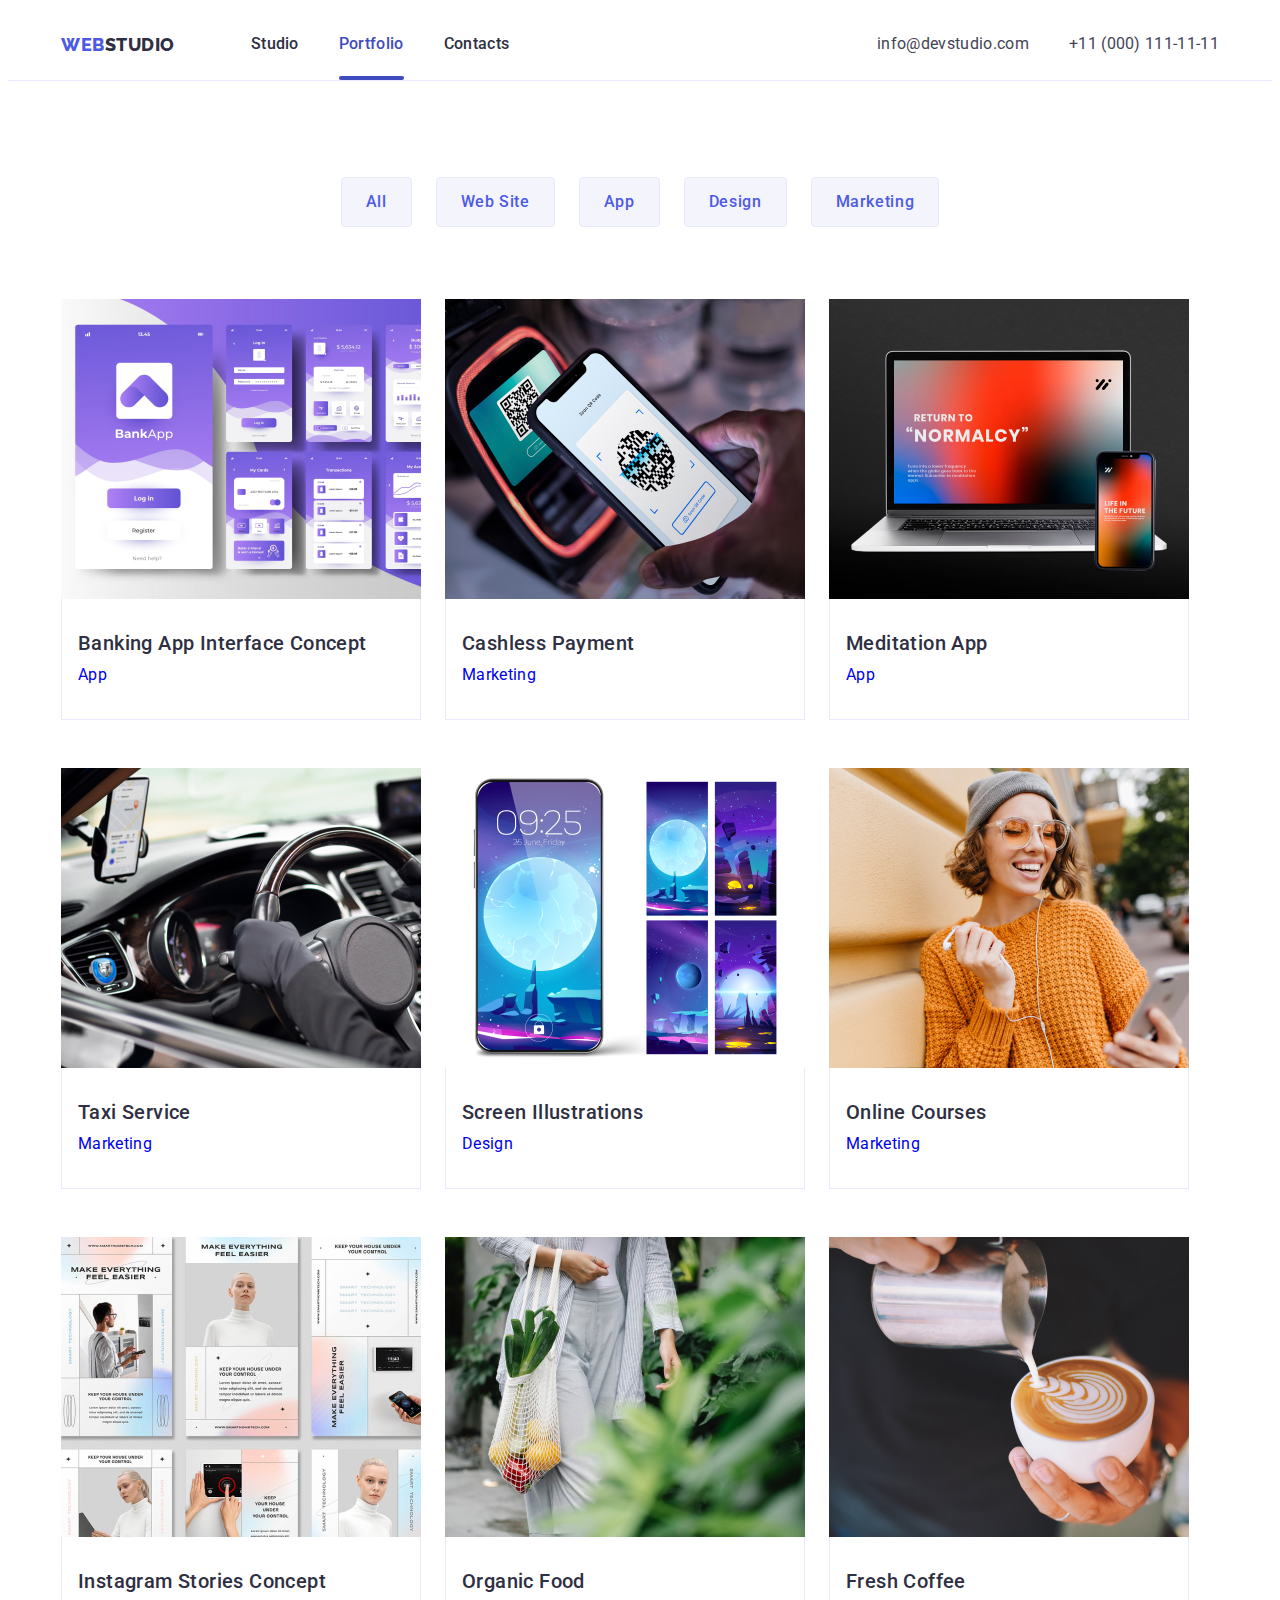
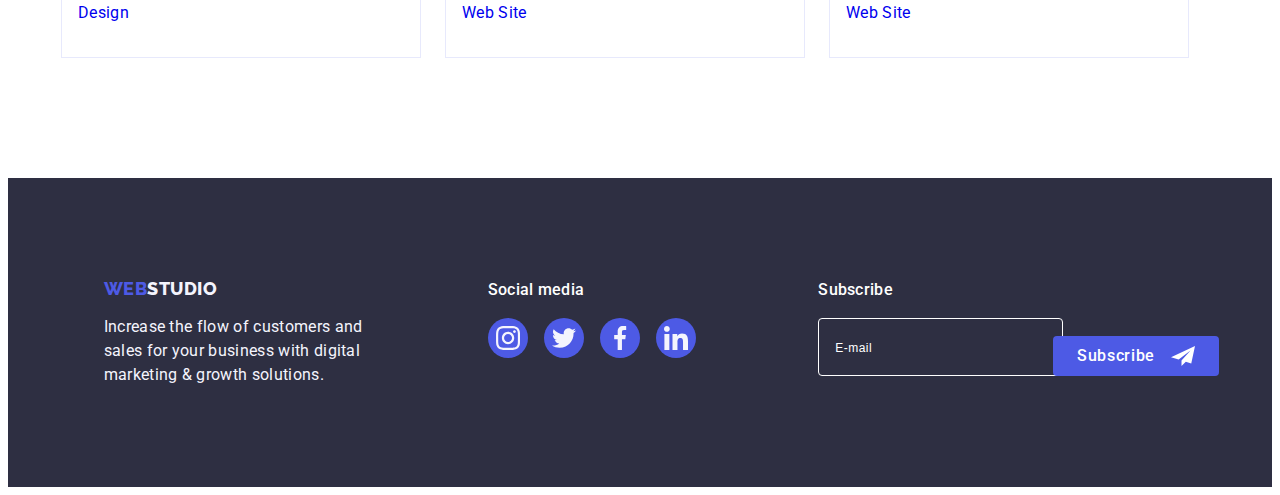
==== portfolio.html @ 134fdbc5 "added modal form" ====
<!DOCTYPE html>
<html lang="en">
  <head>
    <meta charset="UTF-8" />
    <meta name="viewport" content="width=device-width, initial-scale=1.0" />
    <title>WebStudio</title>
    <link
      href="https://fonts.googleapis.com/css2?family=Raleway:wght@800&family=Roboto:wght@400;500;700;900&display=swap"
      rel="stylesheet"
    />
    <link
      rel="stylesheet"
      href="https://cdnjs.cloudflare.com/ajax/libs/modern-normalize/2.0.0/modern-normalize.min.css"
      integrity="sha512-4xo8blKMVCiXpTaLzQSLSw3KFOVPWhm/TRtuPVc4WG6kUgjH6J03IBuG7JZPkcWMxJ5huwaBpOpnwYElP/m6wg=="
      crossorigin="anonymous"
      referrerpolicy="no-referrer"
    />
    <link rel="stylesheet" href="./css/styles.css" />
  </head>

  <body>
    <header class="header">
      <div class="container header-container">
        <nav class="navigation">
          <a class="logo" href="./index.html">
            <span class="logo-web">WEB</span>STUDIO
          </a>
          <ul class="navigation-pages">
            <li class="navigation-pages-item">
              <a class="navigation-pages-item-link" href="./index.html"
                >Studio</a
              >
            </li>
            <li class="navigation-pages-item">
              <a class="navigation-pages-item-link active-page" href="./portfolio.html"
                >Portfolio</a
              >
            </li>
            <li class="navigation-pages-item">
              <a class="navigation-pages-item-link" href="./index.html"
                >Contacts</a
              >
            </li>
          </ul>
        </nav>
        <ul class="main-contacts">
          <li class="main-contacts-item">
            <a class="main-contacts-item-link" href="mailto:info@devstudio.com"
              >info@devstudio.com</a
            >
          </li>
          <li class="main-contacts-item">
            <a class="main-contacts-item-link" href="tel:+11(000)111-11-11"
              >+11 (000) 111-11-11</a
            >
          </li>
        </ul>
      </div>
    </header>

    <main>
      <section class="portfolio-page">
        <div class="container">
        <h1 class="visually-hidden">Portfolio</h1>
        <ul class="menu">
          <li>
            <button class="button button-portfolio" type="button">All</button>
          </li>
          <li>
            <button class="button button-portfolio" type="button">
              Web Site
            </button>
          </li>
          <li>
            <button class="button button-portfolio" type="button">App</button>
          </li>
          <li>
            <button class="button button-portfolio" type="button">
              Design
            </button>
          </li>
          <li>
            <button class="button button-portfolio" type="button">
              Marketing
            </button>
          </li>
        </ul>

        <ul class="project-cards">
          <li class="project-card">
            <a class="card-link" href="#">
            <div class="cards-wrapper">
            <img
              src="./images/Portfolio/1-Banking-App.jpg"
              width="360"
              height="300"
              alt="Banking App Interface Concept"
            />
            <div class="card-overlay">
              <p class="body body-card">
                14 Stylish and User-Friendly App Design Concepts · Task Manager App · Calorie Tracker App · Exotic Fruit Ecommerce App · Cloud Storage App
              </p>
            </div>
            </div>
            <div class="project-card-content">
              <h2 class="heading-three project-card-link-title">
                Banking App Interface Concept
              </h2>
              <p class="body">App</p>
            </div>
            </a>
          </li>
          <li class="project-card">
            <a class="card-link" href="#">
              <div class="cards-wrapper">
                <img
                  src="./images/Portfolio/2-Cashless-Payment.jpg"
                  width="360"
                  height="300"
                  alt="Cashless Payment"
                />
                <div class="card-overlay">
                  <p class="body body-card">
                  14 Stylish and User-Friendly App Design Concepts · Task Manager App · Calorie Tracker App · Exotic Fruit Ecommerce App · Cloud Storage App
                  </p>
                </div>
              </div>
              <div class="project-card-content">
                <h2 class="heading-three project-card-link-title">
                  Cashless Payment
                </h2>
                <p class="body">Marketing</p>
              </div>
            </a>
          </li>
          <li class="project-card">
            <a class="card-link" href="#">
            <div class="cards-wrapper">
              <img
                src="./images/Portfolio/3-Meditation-App.jpg"
                width="360"
                height="300"
                alt="Meditation App"
              />
              <div class="card-overlay">
              <p class="body body-card">
              14 Stylish and User-Friendly App Design Concepts · Task Manager App · Calorie Tracker App · Exotic Fruit Ecommerce App · Cloud Storage App
              </p>
            </div>
            </div>
            <div class="project-card-content">
              <h2 class="heading-three project-card-link-title">
                Meditation App
              </h2>
              <p class="body">App</p>
            </div>
            </a>
          </li>
          <li class="project-card">
            <a class="card-link" href="#">
            <div class="cards-wrapper">
              <img
                src="./images/Portfolio/4-Taxi-Service.jpg"
                width="360"
                height="300"
                alt="Taxi Service"
              />
              <div class="card-overlay">
              <p class="body body-card">
              14 Stylish and User-Friendly App Design Concepts · Task Manager App · Calorie Tracker App · Exotic Fruit Ecommerce App · Cloud Storage App
              </p>
            </div>
            </div>
            <div class="project-card-content">
              <h2 class="heading-three project-card-link-title">Taxi Service</h2>
              <p class="body">Marketing</p>
            </div>
            </a>
          </li>
          <li class="project-card">
            <a class="card-link" href="#">
              <div class="cards-wrapper">
                <img
                  src="./images/Portfolio/5-Screen-Illustrations.jpg"
                  width="360"
                  height="300"
                  alt="Screen Illustrations"
                />
                <div class="card-overlay">
              <p class="body body-card">
              14 Stylish and User-Friendly App Design Concepts · Task Manager App · Calorie Tracker App · Exotic Fruit Ecommerce App · Cloud Storage App
              </p>
            </div>
              </div>
            <div class="project-card-content">
              <h2 class="heading-three project-card-link-title">
                Screen Illustrations
              </h2>
              <p class="body">Design</p>
            </div>
            </a>
          </li>
          <li class="project-card">
            <a class="card-link" href="#">
              <div class="cards-wrapper">
            <img
              src="./images/Portfolio/6-Online-Courses.jpg"
              width="360"
              height="300"
              alt="Online Courses"
            />
            <div class="card-overlay">
              <p class="body body-card">
              14 Stylish and User-Friendly App Design Concepts · Task Manager App · Calorie Tracker App · Exotic Fruit Ecommerce App · Cloud Storage App
              </p>
            </div>
            </div>
            <div class="project-card-content">
              <h2 class="heading-three project-card-link-title">
                Online Courses
              </h2>
              <p class="body">Marketing</p>
            </div>
            </a>
          </li>
          <li class="project-card">
              <a class="card-link" href="#">
              <div class="cards-wrapper">
                  <img
                      src="./images/Portfolio/7-Instagram-Stories-Concept.jpg"
                      width="360"
                      height="300"
                      alt="Instagram Stories Concept"
                  />
                    <div class="card-overlay">
                      <p class="body body-card">
                      14 Stylish and User-Friendly App Design Concepts · Task Manager App · Calorie Tracker App · Exotic Fruit Ecommerce App · Cloud Storage App
                      </p>
                    </div>
            </div>
                <div class="project-card-content">
                  <h2 class="heading-three project-card-link-title">
                    Instagram Stories Concept
                  </h2>
                  <p class="body">Design</p>
                </div>
            </a>
          </li>
          <li class="project-card">
            <a class="card-link" href="#">
              <div class="cards-wrapper">
                  <img
                    src="./images/Portfolio/8-Organic-Food.jpg"
                    width="360"
                    height="300"
                    alt="Organic Food"
                  />
                  <div class="card-overlay">
              <p class="body body-card">
              14 Stylish and User-Friendly App Design Concepts · Task Manager App · Calorie Tracker App · Exotic Fruit Ecommerce App · Cloud Storage App
              </p>
            </div>
              </div>
            <div class="project-card-content">
              <h2 class="heading-three project-card-link-title">Organic Food</h2>
              <p class="body">Web Site</p>
            </div>
            </a>
          </li>
          <li class="project-card">
            <a class="card-link" href="#">
            <div class="cards-wrapper">
              <img
                src="./images/Portfolio/9-Fresh-Coffee.jpg"
                width="360"
                height="300"
                alt="Fresh Coffee"
              />
              <div class="card-overlay">
              <p class="body body-card">
              14 Stylish and User-Friendly App Design Concepts · Task Manager App · Calorie Tracker App · Exotic Fruit Ecommerce App · Cloud Storage App
              </p>
            </div>
            </div>
            <div class="project-card-content">
              <h2 class="heading-three project-card-link-title">Fresh Coffee</h2>
              <p class="body">Web Site</p>
            </div>
            </a>
          </li>
        </ul>
      </section>
      </div>
    </main>
    <footer class="footer">
      <div class="container footer-flex">
        <div class="container footer-container">
          <div class="footer-content">
            <a class="logo logo-footer" href="./index.html">
              <span class="logo-web">WEB</span>STUDIO</a
            >
            <p class="body body-footer">
              Increase the flow of customers and sales for your business with
              digital marketing & growth solutions.
            </p>
          </div>
          <div class="footer-content">
            <p class="body footer-content-heading">Social media</p>
            <ul class="footer-social">
              <li>
                <a href="#" target="_blank" class="footer-social-link">
                  <svg class="footer-social-icon" width="24" height="24">
                    <use href="./images/icons.svg#icon-instagram"></use>
                  </svg>
                </a>
              </li>
              <li>
                <a href="#" target="_blank" class="footer-social-link">
                  <svg class="footer-social-icon" width="24" height="24">
                    <use href="./images/icons.svg#icon-twitter"></use>
                  </svg>
                </a>
              </li>
              <li>
                <a href="#" target="_blank" class="footer-social-link">
                  <svg class="footer-social-icon" width="24" height="24">
                    <use href="./images/icons.svg#icon-facebook"></use>
                  </svg>
                </a>
              </li>
              <li>
                <a href="#" target="_blank" class="footer-social-link">
                  <svg class="footer-social-icon" width="24" height="24">
                    <use href="./images/icons.svg#icon-linkedin"></use>
                  </svg>
                </a>
              </li>
            </ul>
          </div>
        </div>
        <div class="footer-mail">
          <form class="footer-form" name="subscription">
            <label class="footer-form-filled">
              <span class="footer-form-label">Subscribe</span>
              <input
                class="footer-form-input"
                type="email"
                name="subscription_email"
                placeholder="E-mail"
              />
            </label>
            <button class="button button-mail" type="submit">
              Subscribe
              <svg class="footer-mail-icon" width="24" height="24">
                <use href="./images/icons.svg#icon-plane"></use>
              </svg>
            </button>
          </form>
        </div>
      </div>
    </footer>
  </body>
</html>
---- css/styles.css ----
:root {
  --primary-brand: #4d5ae5;
  --pressed-state: #404bbf;
  --dark-color: #2e2f42;
  --success-color: #31d0aa;
  --text-color: #434455;
  --subtle-text: #8e8f99;
  --accent-color: #e7e9fc;
  --light-bg-color: #f4f4fd;
  --white-color: #ffffff;
  --modal-overlay-color: rgba(46, 47, 66, 0.4);
  --modal-background-color: #fcfcfc;
  --modal-overlay-color: rgba(46, 47, 66, 0.4);

  --font-family: "Roboto", sans-serif;

  --common-side-margin: 156px;
  --transition-duration: 250ms;
  --transition-timing-function: cubic-bezier(0.4, 0, 0.2, 1);
}

body {
  font-size: 16px;
  font-family: var(--font-family);
  color: var(--text-color);
}

h1,
h2,
h3,
h4,
h5,
h6,
p {
  margin: 0;
}

ul {
  margin: 0;
  padding-left: 0;
  list-style: none;
}

img {
  display: block;
}

.container {
  max-width: 1158px;
  padding-left: 15px;
  padding-right: 15px;
  margin-left: auto;
  margin-right: auto;
}

.visually-hidden {
  position: absolute;
  width: 1px;
  height: 1px;
  margin: -1px;
  border: 0;
  padding: 0;
  white-space: nowrap;
  clip-path: inset(100%);
  clip: rect(0 0 0 0);
  overflow: hidden;
}

/* Header */
.header {
  border-bottom: 1px solid var(--accent-color);
}

.header-container {
  display: flex;
  justify-content: space-between;
  align-items: center;
}

/* #region Logo */
.logo {
  font-family: "Raleway";
  font-weight: 800;
  font-size: 18px;
  line-height: 1.16667;
  color: var(--dark-color);
  text-decoration: none;
  letter-spacing: 0.03em;
}

.logo-footer {
  color: var(--light-bg-color);
}

.logo-web {
  color: var(--primary-brand);
}
/* #endregion Logo */

/* #region Navigation */
.navigation {
  display: flex;
  align-items: center;
  gap: 76px;
}

.navigation-pages {
  display: flex;
  align-items: center;
  gap: 40px;
}

.navigation-pages-item-link {
  display: block;
  padding: 24px 0;
  font-weight: 500;
  line-height: 1.5;
  letter-spacing: 0.02em;
  color: var(--dark-color);
  text-decoration: none;
  position: relative;
  transition: color var(--transition-duration) var(--transition-timing-function);
}

.navigation-pages-item-link:hover,
.navigation-pages-item-link:focus,
.navigation-pages-item-link.active-page {
  color: var(--pressed-state);
}

.navigation-pages-item-link::after {
  content: "";
  position: absolute;
  left: 0;
  bottom: 0;
  display: block;

  width: 100%;
  height: 4px;
  background-color: transparent;
  border-radius: 2px;
  transition: opacity var(--transition-duration)
    var(--transition-timing-function);
}

.navigation-pages-item-link.active-page::after {
  background-color: var(--pressed-state);
}

.main-contacts {
  display: flex;
  align-items: center;
  gap: 40px;
}

.main-contacts-item-link {
  display: block;
  padding: 24px 0;
  line-height: 1.5;
  letter-spacing: 0.02em;
  color: var(--text-color);
  text-decoration: none;
  transition: color var(--transition-duration) var(--transition-timing-function);
}

.main-contacts-item-link:hover,
.main-contacts-item-link:focus {
  color: var(--pressed-state);
}
/* #endregion Navigation */

/* #region Headings and text */
.heading-one {
  font-weight: 700;
  font-size: 56px;
  line-height: 1.07143;
  letter-spacing: 0.02em;
}

.heading-two {
  font-size: 36px;
  line-height: 1.11112;
  letter-spacing: 0.02em;
  text-transform: capitalize;
  text-align: center;
  margin-bottom: 72px;
}

.heading-three {
  font-weight: 500;
  font-size: 20px;
  line-height: 1.2;
  letter-spacing: 0.02em;
}

.body {
  font-size: 16px;
  line-height: 1.5;
  letter-spacing: 0.02em;
}
/* #endregion Headings and text */

/* #region Studio Page */
.hero {
  background-color: var(--dark-color);
  background-image: linear-gradient(
      rgba(46, 47, 66, 0.7),
      rgba(46, 47, 66, 0.7)
    ),
    url(../images/hero-bg.jpg);
  background-repeat: no-repeat;
  background-position: center;
  background-size: cover;

  padding-top: 188px;
  padding-bottom: 188px;
}

.hero {
  display: flex;
  flex-direction: column;
  align-items: center;
}

.hero-title {
  color: var(--white-color);
  max-width: 496px;
  text-align: center;
  margin-bottom: 48px;
}

/* advantages */
.advantages {
  padding-top: 120px;
  padding-bottom: 120px;
}

.advantages-list {
  display: flex;
  justify-content: space-between;
  gap: 24px;
}

.advantages-list li {
  width: calc((100% - 3 * 24px) / 4);
}

.advantages-list-items-title {
  color: var(--dark-color);
  margin-bottom: 8px;
}

.advantages-list-items-icon {
  padding: 24px 100px;
  background-color: var(--light-bg-color);
  margin-bottom: 8px;
}

/* team-cards */
.members {
  background-color: var(--light-bg-color);
  padding-top: 120px;
  padding-bottom: 120px;
}

.members-list {
  display: flex;
  text-align: center;
  display: flex;
  justify-content: space-between;
  gap: 24px;
}

.team-member-list {
  box-shadow: 0 2px 1px 0 rgba(46, 47, 66, 0.08),
    0 1px 1px 0 rgba(46, 47, 66, 0.16), 0 1px 6px 0 rgba(46, 47, 66, 0.08);
  background: var(--white-color);
  border-bottom-left-radius: 4px;
  border-bottom-right-radius: 4px;
}
.team-member-content {
  padding: 32px 16px;
  display: flex;
  flex-direction: column;
  align-items: center;
  gap: 8px;
}

.members-list-text {
  color: var(--dark-color);
}

.team-member-social {
  display: flex;
  flex-direction: row;
  justify-content: center;
  gap: 24px;
}

.team-member-social-link {
  display: flex;
  justify-content: center;
  align-items: center;
  width: 40px;
  height: 40px;
  border-radius: 50%;
  background-color: var(--primary-brand);
  transition: background-color var(--transition-duration)
    var(--transition-timing-function);
}

.team-member-social-link:hover,
.team-member-social-link:focus {
  background-color: var(--pressed-state);
}

.team-member-icon {
  fill: currentColor;
}

/* Customer */

.сustomer {
  padding-top: 120px;
  padding-bottom: 120px;
}

.customer-list {
  display: flex;
  justify-content: center;
  gap: 24px;
}

.customer-item {
  display: block;
  padding: 16px 32px;
  border: 1px solid var(--subtle-text);
  border-radius: 4px;
  color: var(--subtle-text);
  transition: color var(--transition-duration) var(--transition-timing-function),
    border-color var(--transition-duration) var(--transition-timing-function);
}

.customer-item:focus,
.customer-item:hover {
  color: var(--pressed-state);
  border-color: var(--pressed-state);
}

.customer-icon {
  fill: currentColor;
}

/* portfolio-cards */

.portfolio {
  padding-bottom: 120px;
}

.portfolio-list {
  display: flex;
  flex-direction: row;
  justify-content: space-between;
  gap: 24px;
}

.portfolio-title,
.team-members-title .customer-title {
  color: var(--dark-color);
}

.project-card-link-title {
  color: var(--dark-color);
}
/* #endregion Studio Page */

/* #region Portfolio-page */

.portfolio-page {
  padding-top: 96px;
  padding-bottom: 120px;
}

.menu {
  display: flex;
  margin-bottom: 72px;
  justify-content: center;
  gap: 24px;
}

.project-cards {
  display: flex;
  flex-wrap: wrap;
  gap: 24px;
  row-gap: 48px;
}

.body-card {
  color: var(--light-bg-color);
}

.card-link {
  text-decoration: none;
}

.project-card-content {
  padding: 32px 16px;
  border: 1px solid var(--accent-color);
  border-top: none;
  transition: box-shadow var(--transition-duration)
    var(--transition-timing-function);
}

.card-link:focus .project-card-content,
.card-link:hover .project-card-content {
  box-shadow: 0px 2px 1px 0px rgba(46, 47, 66, 0.08),
    0px 1px 1px 0px rgba(46, 47, 66, 0.16),
    0px 1px 6px 0px rgba(46, 47, 66, 0.08);
}

.project-card-link-title {
  margin-bottom: 8px;
}

.cards-wrapper {
  position: relative;
  width: 100%;
  height: 300px;
  overflow: hidden;
}

/* Overlay */

.card-overlay {
  position: absolute;
  top: 0;
  left: 0;
  width: 100%;
  height: 100%;
  padding: 40px 32px;
  transform: translateY(100%);
  color: var(--light-bg-color);
  background-color: var(--primary-brand);
  transition: transform var(--transition-duration)
    var(--transition-timing-function);
}

.card-link:focus .card-overlay,
.card-link:hover .card-overlay {
  transform: translateY(0);
}
/* #endregion Portfolio-page */

/* #region Buttons */
.button {
  border-radius: 4px;
  cursor: pointer;
  font-size: 16px;
  font-family: "Roboto", sans-serif;
  font-weight: 500;
  line-height: 1.5;
  letter-spacing: 0.04em;
}

.button.button-order {
  border: none;
  background-color: var(--primary-brand);
  box-shadow: 0px 4px 4px 0px #00000026;
  color: var(--white-color);
  padding: 16px 32px;
  transition: background-color var(--transition-duration)
    var(--transition-timing-function);
}

.button.button-mail {
  border: none;
  background-color: var(--primary-brand);
  color: var(--white-color);
  padding: 8px 24px;
  transition: background-color var(--transition-duration)
    var(--transition-timing-function);
}

.button-mail {
  display: flex;
  gap: 16px;
}

.button-send-review {
  align-self: center;
  width: 169px;
}

.button.button-mail:focus,
.button.button-mail:hover {
  background-color: var(--pressed-state);
}

.button.button-order:focus,
.button.button-order:hover {
  background-color: var(--pressed-state);
}

button.button-portfolio {
  border: 1px solid var(--accent-color);
  border-radius: 4px;
  padding: 12px 24px;
  color: var(--primary-brand);
  background-color: var(--light-bg-color);
}

.button.button-portfolio:focus,
.button.button-portfolio:hover {
  background-color: var(--pressed-state);
  border: 1px solid var(--pressed-state);
  color: var(--white-color);
  box-shadow: none;
  transition: background-color var(--transition-duration)
      var(--transition-timing-function),
    box-shadow var(--transition-duration) var(--transition-timing-function),
    color var(--transition-duration) var(--transition-timing-function),
    border-color var(--transition-duration) var(--transition-timing-function);
}
/* #endregion Buttons */

/* #region Footer */
.footer {
  background-color: var(--dark-color);
  padding-top: 100px;
  padding-bottom: 100px;
}

.footer-flex {
  display: flex;
  gap: 80px;
}

.footer-container {
  display: flex;
  flex-direction: row;
  align-items: flex-start;
  gap: 120px;
}

.footer-content {
  display: flex;
  flex-direction: column;
  gap: 16px;
}

.footer-social {
  display: flex;
  flex-direction: row;
  align-items: flex-start;
  gap: 16px;
}

.footer-social-link:focus,
.footer-social-link:hover {
  background-color: var(--success-color);
}

.footer-social-link {
  display: flex;
  justify-content: center;
  align-items: center;
  width: 40px;
  height: 40px;
  border-radius: 50%;
  border: none;
  background-color: var(--primary-brand);
  color: var(--light-bg-color);
  transition: background-color var(--transition-duration)
    var(--transition-timing-function);
}

.footer-social-link {
  fill: currentColor;
}

.footer-content-heading {
  color: var(--white-color);
  max-width: 264px;
  font-weight: 500;
}

.body-footer {
  color: var(--light-bg-color);
  max-width: 264px;
}

/* #endregion Footer */

/* #region Fotter Form */

.footer-mail-icon {
  fill: currentColor;
}

.footer-form {
  display: flex;
  align-items: end;
  gap: 24px;
}

.footer-form-filled {
  display: flex;
  flex-direction: column;
  gap: 16px;
}

.footer-form-input {
  padding: 8px 16px;
  border: 1px solid var(--white-color);
  border-radius: 4px;
  max-width: 264px;
  width: 100%;
  height: 40px;
  background-color: transparent;
  outline: transparent;
  color: var(--white-color);
}

.footer-form-label {
  font-size: 16px;
  line-height: 150%;
  font-weight: 500;
  letter-spacing: 0.02em;
  color: var(--white-color);
}

.footer-form-input::placeholder {
  font-weight: 400;
  font-size: 12px;
  line-height: 200%;
  letter-spacing: 0.04em;
  color: var(--white-color);
}

/* #endregion Fotter Form */

/* #region Modalwindow */

.backdrop {
  position: fixed;
  top: 0;
  left: 0;

  width: 100%;
  height: 100%;

  background-color: var(--modal-overlay-color);
  transition: opacity var(--transition-duration)
      var(--transition-timing-function),
    visibility var(--transition-duration) var(--transition-timing-function);
  transition-delay: 0s;
}

.backdrop.is-hidden {
  opacity: 0;
  visibility: hidden;
  pointer-events: none;
  transition-delay: 300ms;
}

.backdrop.is-hidden .modal {
  opacity: 0;
  transform: translateX(-50%) translateY(-70%);
  transition-delay: 50ms;
}

.modal {
  position: absolute;
  top: 50%;
  left: 50%;
  padding: 72px 24px 24px 24px;
  transform: translateX(-50%) translateY(-50%);
  max-width: 408px;
  width: 100%;
  min-height: 584px;
  background-color: var(--modal-background-color);
  border-radius: 4px;
  box-shadow: 0 2px 1px 0 rgba(0, 0, 0, 0.2), 0 1px 3px 0 rgba(0, 0, 0, 0.12),
    0 1px 1px 0 rgba(0, 0, 0, 0.14);

  transition: transform var(--transition-duration)
      var(--transition-timing-function),
    opacity var(--transition-duration) var(--transition-timing-function);
  transition-delay: 0s;
}

.modal-btn {
  display: flex;
  align-items: center;
  justify-content: center;
  position: absolute;
  top: 24px;
  right: 24px;
  padding: 0;
  border: 1px solid rgba(0, 0, 0, 0.1);
  border-radius: 50%;
  background-color: var(--accent-color);
  color: var(--dark-color);
  cursor: pointer;
  width: 24px;
  height: 24px;
  transition: border-color var(--transition-duration)
      var(--transition-timing-function),
    background-color var(--transition-duration)
      var(--transition-timing-function),
    color var(--transition-duration) var(--transition-timing-function);
}

.modal-btn:focus,
.modal-btn:hover {
  color: var(--white-color);
  border-color: var(--pressed-state);
  background-color: var(--pressed-state);
}

.modal-btn-icon {
  fill: currentColor;
}

.modal-caption {
  font-family: var(--font-family);
  font-weight: 500;
  font-size: 16px;
  line-height: 24px;
  letter-spacing: 0.02em;
  text-align: center;
  color: var(--dark-color);
  margin-bottom: 16px;
}

.modal-form {
  display: flex;
  flex-direction: column;
}

.modal-form-label {
  font-size: 12px;
  line-height: 14px;
  letter-spacing: 0.03em;
  color: var(--subtle-text);
}

.modal-form-label:not(:last-of-type) {
  margin-bottom: 4px;
}

.modal-form-label:last-of-type {
  margin-bottom: 24px;
}

.input {
  display: block;
  font-size: 12px;
  line-height: 24px;
  letter-spacing: 0.03em;
  border-radius: 4px;
  border-width: 1px;
  border-style: solid;
  padding: 7px 16px;
  background-color: transparent;
  width: 264px;
  outline: transparent;
  transition: border-color var(--transition-duration)
    var(--transition-timing-function);
}

.input.input-light:focus,
.input.input-dark:focus {
  border-color: var(--primary-brand);
}

.input.input-light {
  color: var(--dark-color);
  border-color: var(--modal-overlay-color);
}

.input.input-light::placeholder {
  color: var(--modal-overlay-color);
}

.input.input-dark {
  color: var(--white-color);
  border-color: var(--white-color);
}

.input.input-dark::placeholder {
  color: var(--white-color);
}

.input-field {
  width: 100%;
  padding-left: 38px;
}

.modal-form-field {
  position: relative;
  margin-bottom: 8px;
}

.modal-form-icon {
  position: absolute;
  top: 50%;
  left: 16px;
  transform: translateY(-50%);
  transition: fill var(--transition-duration) var(--transition-timing-function);
}

.modal-form-field:focus-within .modal-form-icon {
  fill: var(--primary-brand);
}

.textarea-form {
  margin-bottom: 16px;
  max-height: 120px;
  width: 100%;
}

.textarea {
  font-size: 12px;
  line-height: 14px;
  letter-spacing: 0.03em;
  padding: 8px 16px;
  border-radius: 4px;
  border: 1px solid var(--modal-overlay-color);
  color: var(--dark-color);
  resize: none;
  outline: transparent;
  transition: border-color var(--transition-duration)
    var(--transition-timing-function);
}

.textarea:focus {
  border-color: var(--primary-brand);
}

.textarea::placeholder {
  color: var(--modal-overlay-color);
}

.modal-form-label.agreement {
  display: flex;
  flex-direction: row;
  gap: 8px;
}

.checkbox {
  width: 16px;
  height: 16px;
  border: 1px solid var(--modal-overlay-color);
  border-radius: 2px;
  position: relative;
  transition: border-color var(--transition-duration)
      var(--transition-timing-function),
    background-color var(--transition-duration)
      var(--transition-timing-function);
}

.checkbox-icon {
  position: absolute;
  top: 50%;
  left: 50%;
  transform: translate(-50%, -50%);
  fill: var(--white-color);
  opacity: 0;
  transition: opacity var(--transition-duration)
    var(--transition-timing-function);
}

.checkbox:focus-within {
  border-color: var(--primary-brand);
}

.checkbox:has(.checkbox-input:checked) {
  border-color: var(--primary-brand);
  background-color: var(--primary-brand);
}

.checkbox-input:checked + .checkbox-icon {
  opacity: 1;
}
/* #endregion Modalwindow */
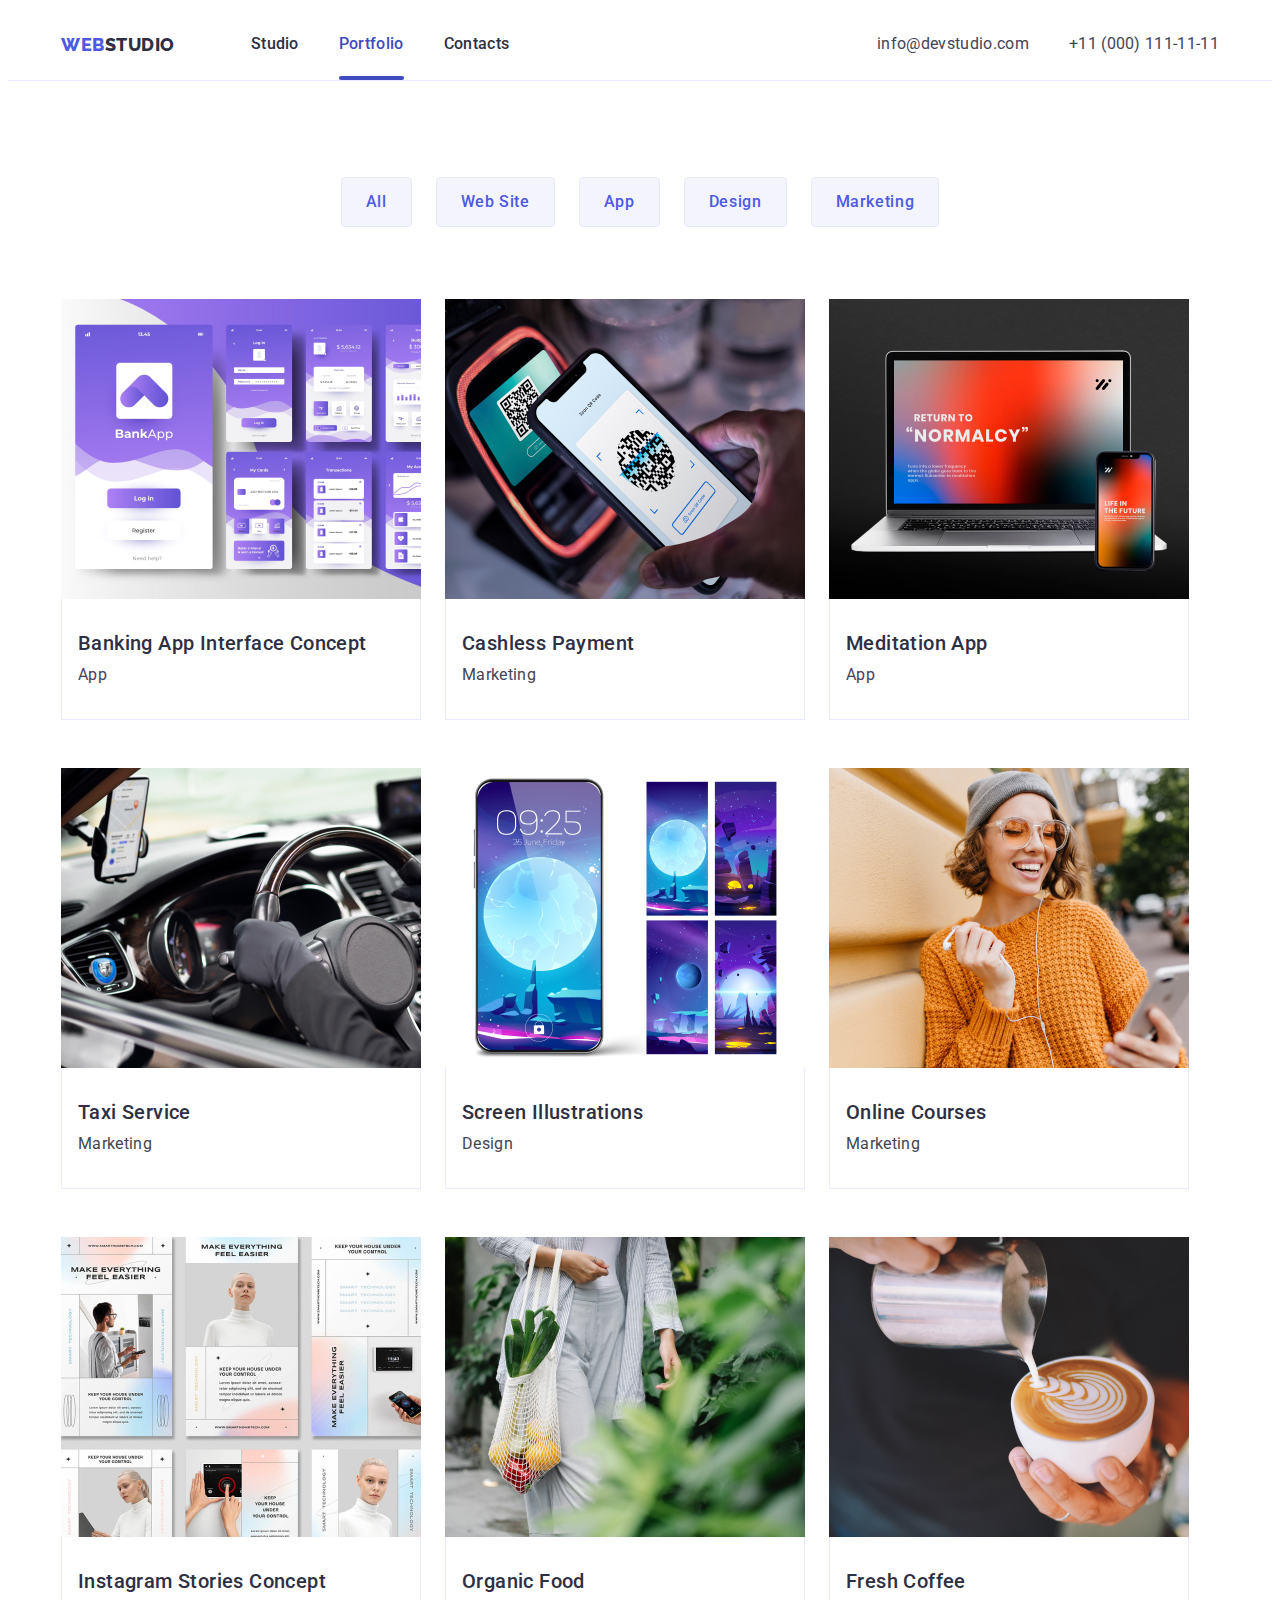
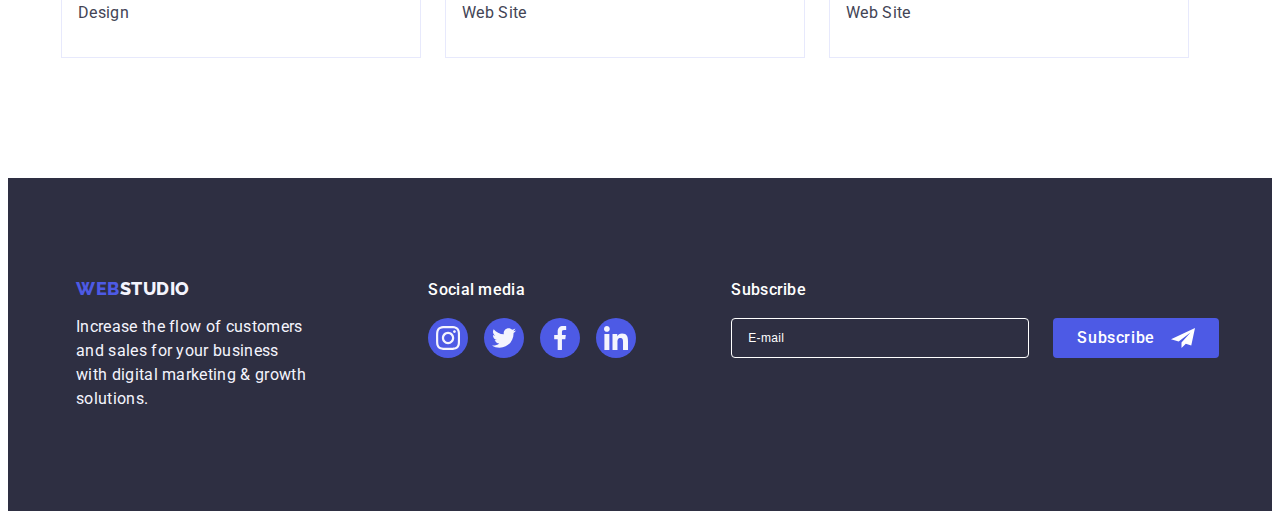
==== commit f6259753: "fixed" ====
--- a/portfolio.html
+++ b/portfolio.html
@@ -106,7 +106,7 @@
               <h2 class="heading-three project-card-link-title">
                 Banking App Interface Concept
               </h2>
-              <p class="body">App</p>
+              <p class="body project-card-text">App</p>
             </div>
             </a>
           </li>
@@ -129,7 +129,7 @@
                 <h2 class="heading-three project-card-link-title">
                   Cashless Payment
                 </h2>
-                <p class="body">Marketing</p>
+                <p class="body project-card-text">Marketing</p>
               </div>
             </a>
           </li>
@@ -152,7 +152,7 @@
               <h2 class="heading-three project-card-link-title">
                 Meditation App
               </h2>
-              <p class="body">App</p>
+              <p class="body project-card-text">App</p>
             </div>
             </a>
           </li>
@@ -173,7 +173,7 @@
             </div>
             <div class="project-card-content">
               <h2 class="heading-three project-card-link-title">Taxi Service</h2>
-              <p class="body">Marketing</p>
+              <p class="body project-card-text">Marketing</p>
             </div>
             </a>
           </li>
@@ -196,7 +196,7 @@
               <h2 class="heading-three project-card-link-title">
                 Screen Illustrations
               </h2>
-              <p class="body">Design</p>
+              <p class="body project-card-text">Design</p>
             </div>
             </a>
           </li>
@@ -219,7 +219,7 @@
               <h2 class="heading-three project-card-link-title">
                 Online Courses
               </h2>
-              <p class="body">Marketing</p>
+              <p class="body project-card-text">Marketing</p>
             </div>
             </a>
           </li>
@@ -242,7 +242,7 @@
                   <h2 class="heading-three project-card-link-title">
                     Instagram Stories Concept
                   </h2>
-                  <p class="body">Design</p>
+                  <p class="body project-card-text">Design</p>
                 </div>
             </a>
           </li>
@@ -263,7 +263,7 @@
               </div>
             <div class="project-card-content">
               <h2 class="heading-three project-card-link-title">Organic Food</h2>
-              <p class="body">Web Site</p>
+              <p class="body project-card-text">Web Site</p>
             </div>
             </a>
           </li>
@@ -284,7 +284,7 @@
             </div>
             <div class="project-card-content">
               <h2 class="heading-three project-card-link-title">Fresh Coffee</h2>
-              <p class="body">Web Site</p>
+              <p class="body project-card-text">Web Site</p>
             </div>
             </a>
           </li>
@@ -343,7 +343,7 @@
             <label class="footer-form-filled">
               <span class="footer-form-label">Subscribe</span>
               <input
-                class="footer-form-input"
+                class="input input-dark"
                 type="email"
                 name="subscription_email"
                 placeholder="E-mail"
--- a/css/styles.css
+++ b/css/styles.css
@@ -401,6 +401,10 @@
 
 .card-link {
   text-decoration: none;
+}
+
+.project-card-text {
+  color: var(--text-color);
 }
 
 .project-card-content {
@@ -848,39 +852,42 @@
   gap: 8px;
 }
 
-.checkbox {
-  width: 16px;
-  height: 16px;
+input[type="checkbox"] {
+  appearance: none;
+  display: block;
+  width: 20px;
+  height: 20px;
+  border-radius: 2px;
   border: 1px solid var(--modal-overlay-color);
-  border-radius: 2px;
-  position: relative;
-  transition: border-color var(--transition-duration)
-      var(--transition-timing-function),
-    background-color var(--transition-duration)
-      var(--transition-timing-function);
-}
-
-.checkbox-icon {
-  position: absolute;
-  top: 50%;
-  left: 50%;
-  transform: translate(-50%, -50%);
-  fill: var(--white-color);
+  background-repeat: no-repeat;
+  background-position: center;
+  background-size: 0;
+
+  transition: var(--transition-duration);
+  transition-property: background-size, background-color, border-color;
+}
+
+input[type="checkbox"]:checked {
+  background-color: var(--accent-color);
+  border-color: transparent;
+  background-size: 10px;
+}
+
+.unchecked {
+  opacity: 1;
+  transition: 400ms;
+}
+
+.checked {
   opacity: 0;
-  transition: opacity var(--transition-duration)
-    var(--transition-timing-function);
-}
-
-.checkbox:focus-within {
-  border-color: var(--primary-brand);
-}
-
-.checkbox:has(.checkbox-input:checked) {
-  border-color: var(--primary-brand);
-  background-color: var(--primary-brand);
-}
-
-.checkbox-input:checked + .checkbox-icon {
+  transition: 400ms;
+}
+
+input[type="checkbox"]:checked + .checkbox-icon > .unchecked {
+  opacity: 0;
+}
+
+input[type="checkbox"]:checked + .checkbox-icon > .checked {
   opacity: 1;
 }
 /* #endregion Modalwindow */
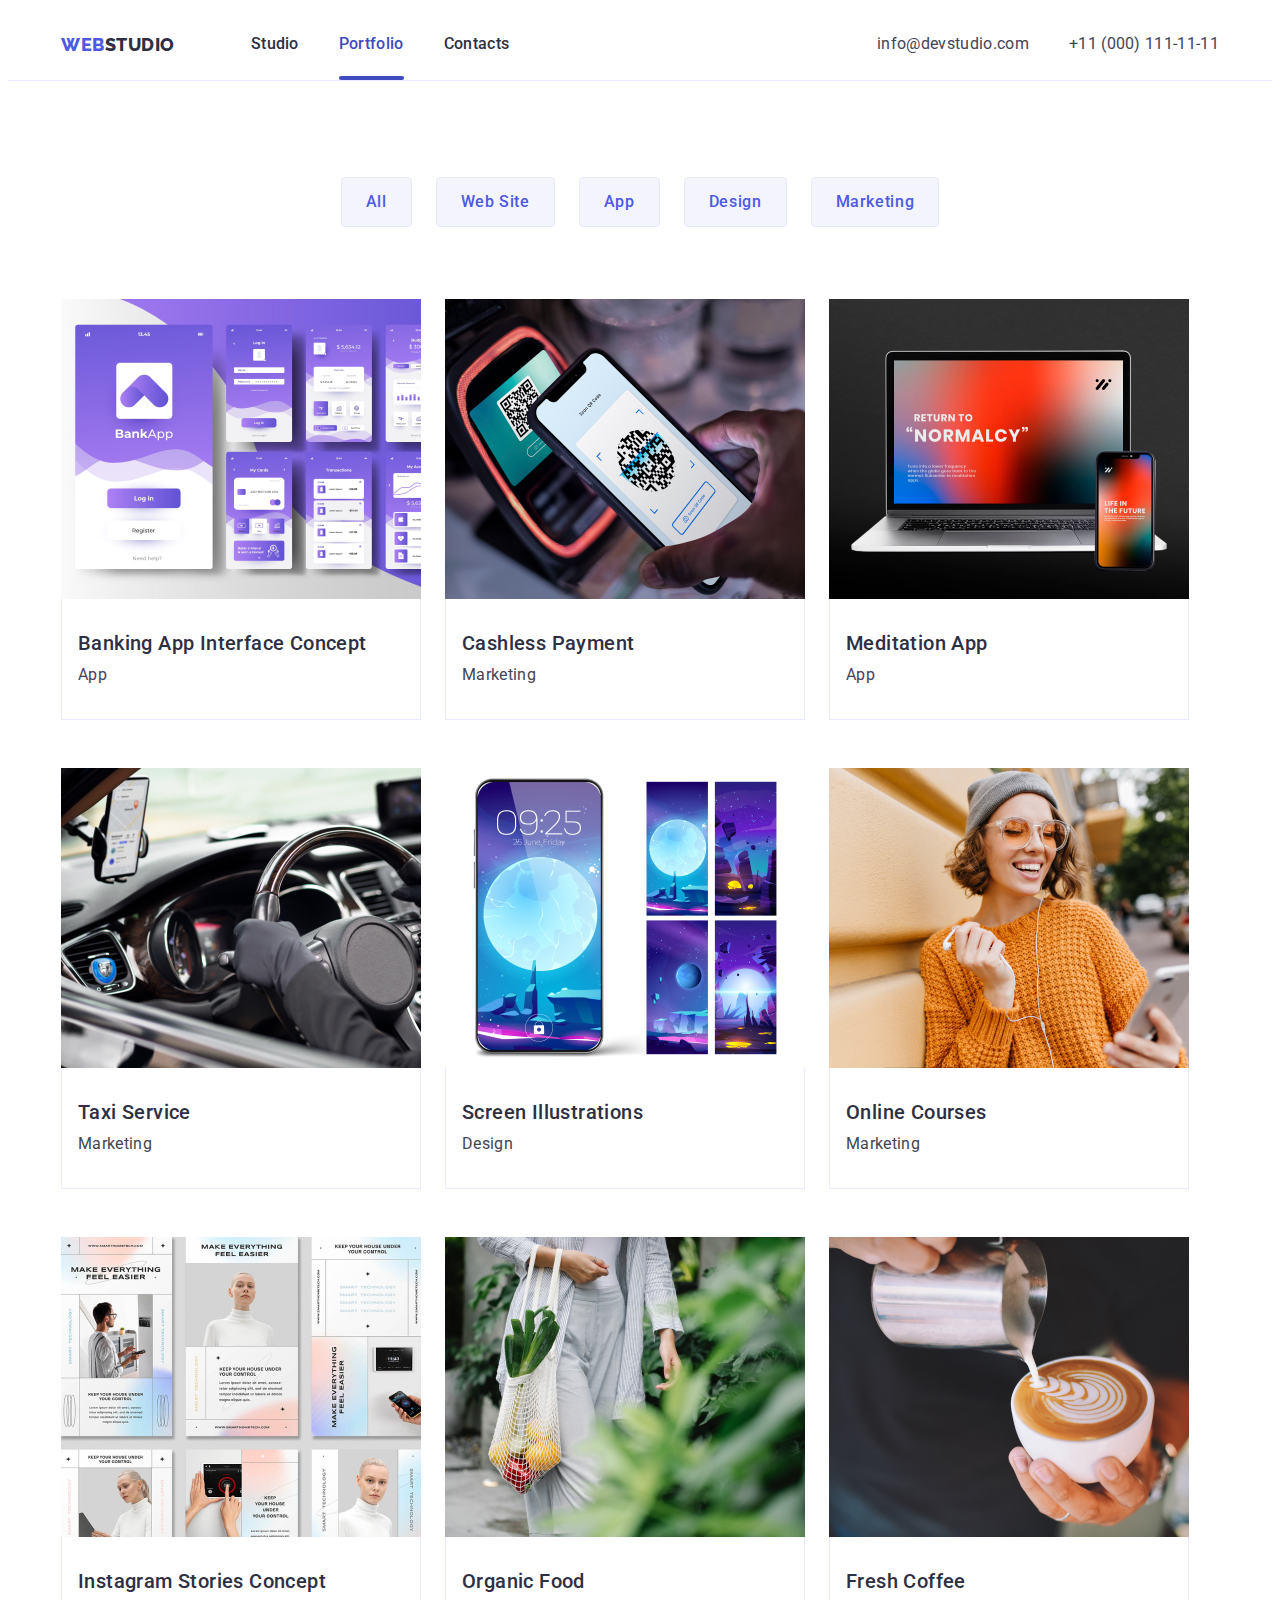
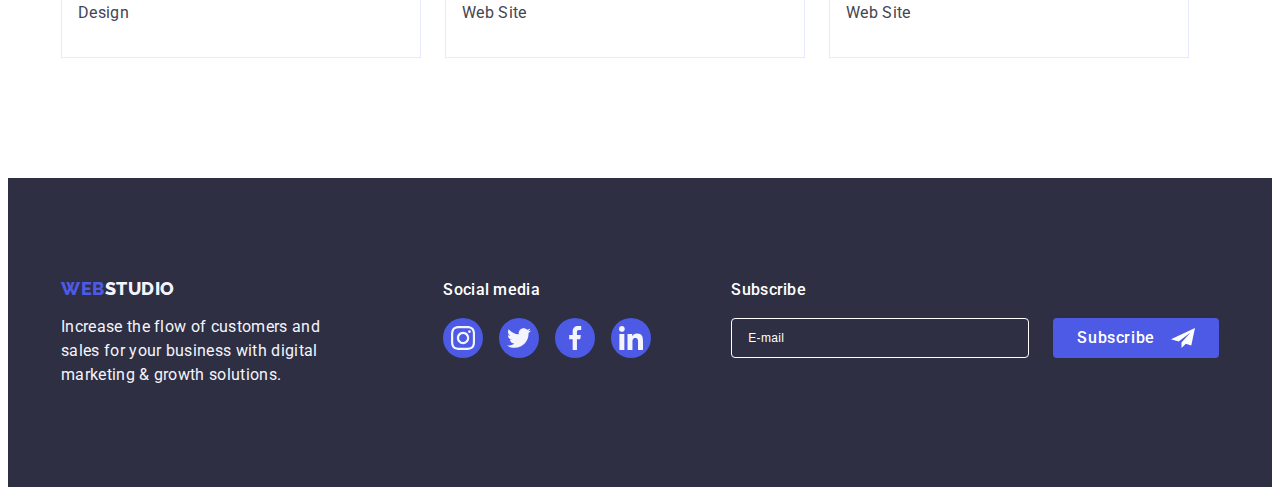
==== commit f5221b8b: "fixed" ====
--- a/portfolio.html
+++ b/portfolio.html
@@ -294,7 +294,7 @@
     </main>
     <footer class="footer">
       <div class="container footer-flex">
-        <div class="container footer-container">
+        <div class="footer-container">
           <div class="footer-content">
             <a class="logo logo-footer" href="./index.html">
               <span class="logo-web">WEB</span>STUDIO</a
